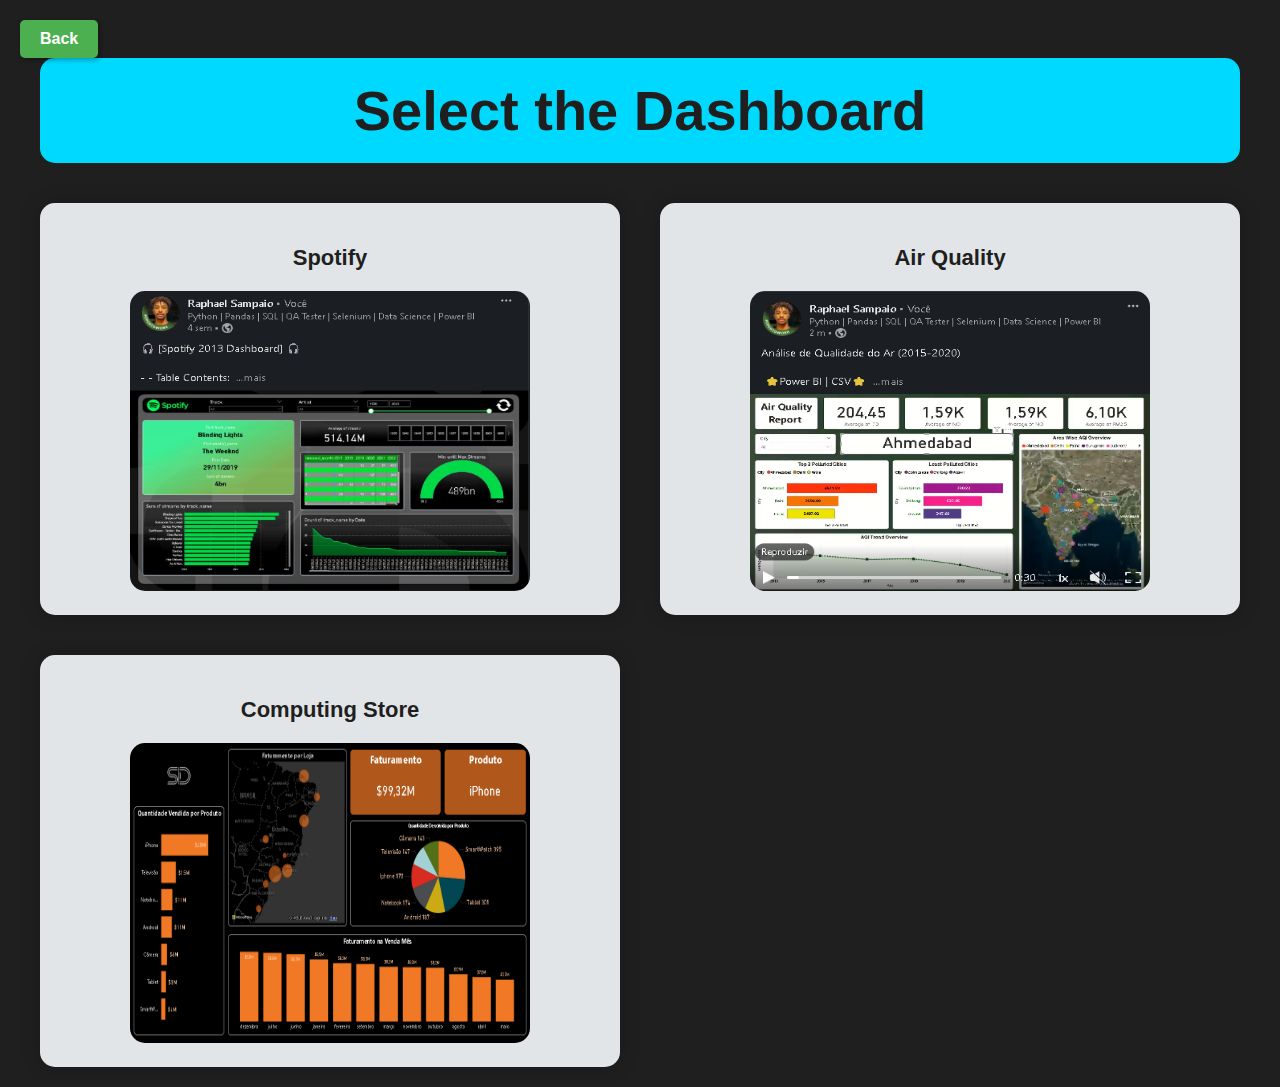
==== power_bi.html @ 0a3caa00 "Add files via upload" ====
<!DOCTYPE html>
<html lang="en">
<head>
    <meta charset="UTF-8">
    <meta name="viewport" content="width=device-width, initial-scale=1.0">
    <title>Raphael Sampaio - Power BI</title>
    <link rel="stylesheet" href="styles/style_apresentation.css">
</head>
<body>
    <a href="projects.html" class="back-button">Back</a>
    <div class="container">
        <div class="title">
            <h1>Select the Dashboard</h1>
        </div>
        <div class="video-grid">
            <div class="video-item">
                <p class="description">Spotify</p>
                <a href="https://www.linkedin.com/posts/raphaelssampaio_spotify-2013-dashboard-table-activity-7254789555231379456-JZvX?utm_source=share&utm_medium=member_desktop" target="_blank">
                    <img src="img/bi-spotify.png" alt="Video 1" width="400" height="300">
                </a>
            </div>
            <div class="video-item">
                <p class="description">Air Quality</p>
                <a href="https://www.linkedin.com/posts/raphaelssampaio_an%C3%A1lise-de-qualidade-activity-7241101238996545537-f4DW?utm_source=share&utm_medium=member_desktop" target="_blank">
                    <img src="img/bi-qualidade_ar.png" alt="Video 2" width="400" height="300">
                </a>
            </div>
            <div class="video-item">
                <p class="description">Computing Store</p>
                <a href="https://www.linkedin.com/posts/raphaelssampaio_dashboard-de-vendas-br-com-informa%C3%A7%C3%B5es-activity-7270997699301138432-XE7x?utm_source=share&utm_medium=member_desktop" target="_blank">
                    <img src="img/bi-Computing Store.png" alt="Video 2" width="400" height="300">
                </a>
            </div>
        </div>
    </div>
</body>
</html>
---- styles/style_apresentation.css ----
body {
    background-color: #1f1f1f;
    color: white;
    font-family: Arial, sans-serif;
    margin: 0;
    padding: 0;
    text-align: center;
}

.container {
    max-width: 1200px;
    margin: 0 auto;
    padding: 20px;
}

.title h1 {
    font-size: 3.5em;
    color: #1f1f1f;
    background-color: #00d9ff;
    padding: 20px;
    border-radius: 15px;
}

.video-grid {
    display: grid;
    grid-template-columns: repeat(2, 1fr); /* 2 colunas padrão */
    gap: 40px; /* Espaçamento entre os vídeos */
    margin-top: 40px;
}

.video-item {
    background-color: #e2e5e7;
    padding: 20px;
    border-radius: 15px;
    box-shadow: 0px 0px 20px rgba(0, 0, 0, 0.2);
    text-align: center;
}

.video-item img {
    max-width: 100%;
    border-radius: 15px;
}

.description {
    font-size: 22px;
    font-weight: bold;
    margin-bottom: 20px;
    color: #1f1f1f;
}

a {
    text-decoration: none;
}

/* BTN Voltar Página */
.back-button {
    position: absolute;
    top: 20px;
    left: 20px;
    text-decoration: none;
    background-color: #4CAF50;
    color: white;
    padding: 10px 20px;
    border-radius: 5px;
    font-size: 16px;
    font-weight: bold;
    box-shadow: 2px 2px 5px rgba(0, 0, 0, 0.3);
    transition: background-color 0.3s ease;
}

.back-button:hover {
    background-color: #45a049;
}


/* Media Queries para Responsividade */

/* Para tablets (até 1024px) */
@media (max-width: 1024px) {
    .title h1 {
        font-size: 3em; /* Reduz tamanho do título */
    }

    .video-grid {
        grid-template-columns: 1fr 1fr; /* Mantém duas colunas */
        gap: 30px; /* Reduz o espaçamento */
    }

    .video-item {
        padding: 15px; /* Menos padding nos vídeos */
    }

    .description {
        font-size: 20px; /* Ajusta tamanho do texto */
    }
}

/* Para celulares (até 768px) */
@media (max-width: 768px) {
    .title h1 {
        font-size: 2.5em; /* Reduz ainda mais o título */
    }

    .video-grid {
        grid-template-columns: 1fr; /* Uma coluna em telas pequenas */
        gap: 20px; /* Ajusta espaçamento entre vídeos */
    }

    .video-item {
        padding: 10px; /* Padding reduzido */
    }

    .description {
        font-size: 18px; /* Ajusta o tamanho do texto */
    }

    .back-button {
        font-size: 14px; /* Reduz tamanho do botão de voltar */
        padding: 8px 15px;
    }
}

/* Para telas muito pequenas (até 480px) */
@media (max-width: 480px) {
    .title h1 {
        font-size: 2em;
        padding: 15px;
    }

    .description {
        font-size: 16px; /* Texto menor em dispositivos menores */
    }

    .back-button {
        font-size: 12px; /* Botão de voltar menor */
        padding: 6px 12px;
    }
}
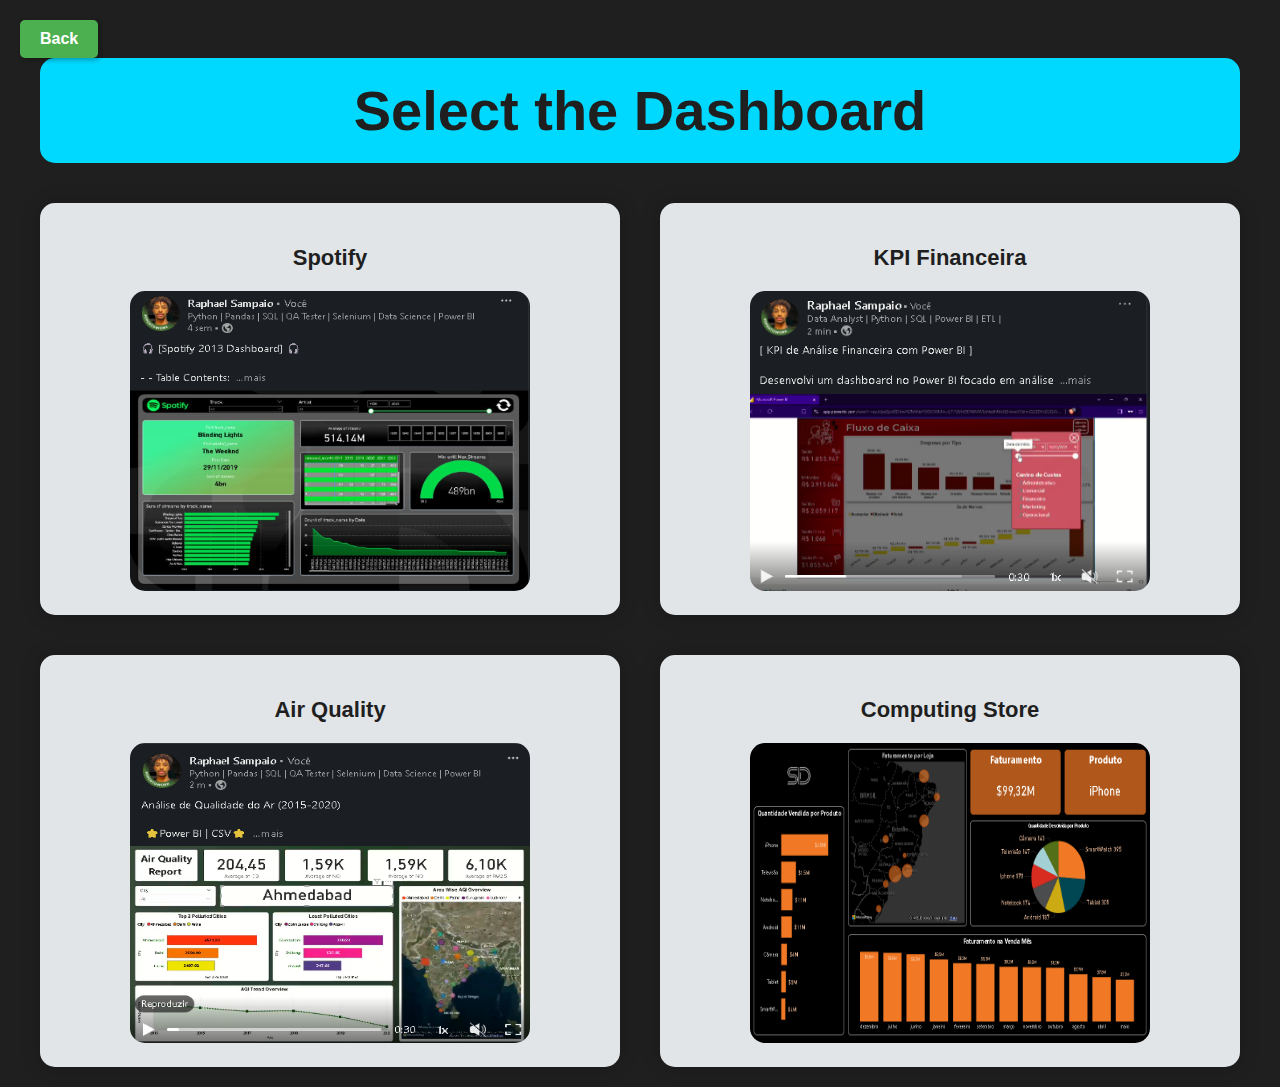
==== commit 4fdb1215: "Update power_bi.html" ====
--- a/power_bi.html
+++ b/power_bi.html
@@ -20,6 +20,12 @@
                 </a>
             </div>
             <div class="video-item">
+                <p class="description">KPI Financeira</p>
+                <a href="https://www.linkedin.com/posts/raphaelssampaio_powerbi-dataanalytics-businessintelligence-activity-7276247508022931456-dBq6?utm_source=share&utm_medium=member_desktop" target="_blank">
+                    <img src="img/bi-KpiFinanceiro.png" alt="Video 1" width="400" height="300">
+                </a>
+            </div>
+            <div class="video-item">
                 <p class="description">Air Quality</p>
                 <a href="https://www.linkedin.com/posts/raphaelssampaio_an%C3%A1lise-de-qualidade-activity-7241101238996545537-f4DW?utm_source=share&utm_medium=member_desktop" target="_blank">
                     <img src="img/bi-qualidade_ar.png" alt="Video 2" width="400" height="300">
@@ -34,4 +40,4 @@
         </div>
     </div>
 </body>
-</html>+</html>
